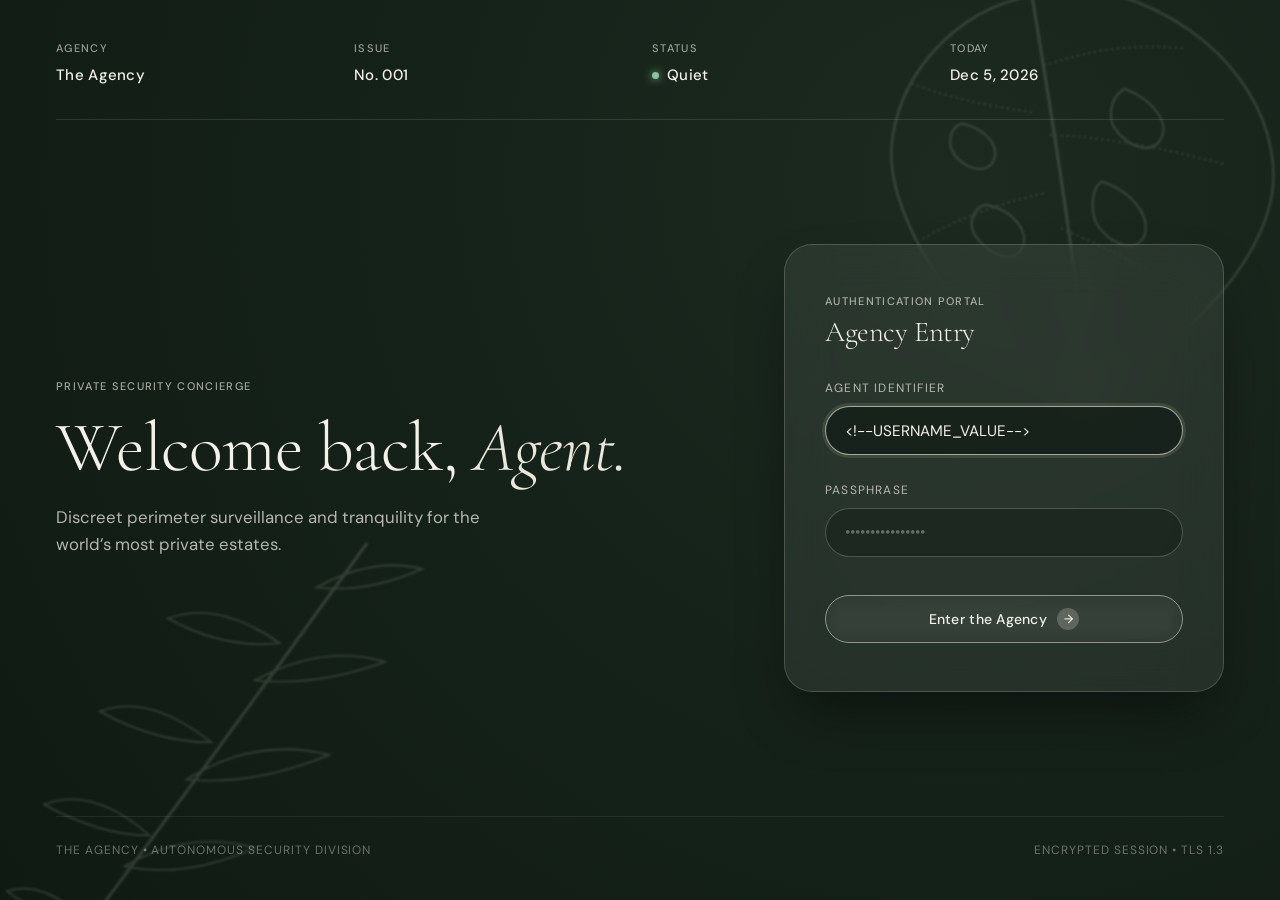
==== static/login.html @ 57b00b5d "Stage 5" ====
<!DOCTYPE html>
<html lang="en">
<head>
  <meta charset="UTF-8">
  <meta name="viewport" content="width=device-width, initial-scale=1.0">
  <title>The Agency — Private Security Concierge</title>
  <link rel="stylesheet" href="/static/style.css">
</head>
<body class="on-dark">
  <div class="login-viewport">
    
    <!-- Floating Botanical SVG Background Elements (Monstera & Fern) -->
    <svg class="leaf-bg leaf-top-right" viewBox="0 0 500 500" fill="none" xmlns="http://www.w3.org/2000/svg" aria-hidden="true">
      <!-- Detailed Monstera Leaf Line Art -->
      <path d="M250,470 C245,390 230,280 200,100" stroke="#DFE3D0" stroke-width="2.5" stroke-linecap="round"/>
      <!-- Main leaf outline with natural lobes -->
      <path d="M200,100 C140,110 90,160 80,220 C75,250 85,280 100,310 C120,350 160,400 245,450 C330,400 390,340 405,280 C420,220 380,140 290,105 C250,90 220,95 200,100 Z" stroke="#DFE3D0" stroke-width="2" stroke-linecap="round"/>
      <!-- Fenestrations (Monstera Cutouts) -->
      <path d="M140,210 C160,215 175,230 165,245 C155,255 135,245 130,230 C128,220 132,212 140,210 Z" stroke="#DFE3D0" stroke-width="1.8"/>
      <path d="M160,280 C185,285 200,305 190,320 C180,332 160,320 150,305 C145,295 150,282 160,280 Z" stroke="#DFE3D0" stroke-width="1.8"/>
      <path d="M280,180 C305,190 320,210 310,225 C300,238 280,228 270,212 C265,200 270,185 280,180 Z" stroke="#DFE3D0" stroke-width="1.8"/>
      <path d="M260,260 C290,270 305,295 295,310 C285,322 265,312 255,295 C250,282 252,265 260,260 Z" stroke="#DFE3D0" stroke-width="1.8"/>
      <!-- Vein structures -->
      <path d="M210,160 C240,150 280,140 330,145" stroke="#DFE3D0" stroke-width="1.5" stroke-dasharray="2 3"/>
      <path d="M215,220 C250,220 310,230 365,245" stroke="#DFE3D0" stroke-width="1.5" stroke-dasharray="2 3"/>
      <path d="M225,300 C270,320 320,345 355,370" stroke="#DFE3D0" stroke-width="1.5" stroke-dasharray="2 3"/>
      <path d="M200,200 C160,195 120,185 95,175" stroke="#DFE3D0" stroke-width="1.5" stroke-dasharray="2 3"/>
      <path d="M210,270 C165,280 130,295 105,310" stroke="#DFE3D0" stroke-width="1.5" stroke-dasharray="2 3"/>
    </svg>

    <svg class="leaf-bg leaf-bottom-left" viewBox="0 0 500 500" fill="none" xmlns="http://www.w3.org/2000/svg" aria-hidden="true">
      <!-- Detailed Botanical Fern Frond Art -->
      <path d="M80,480 Q180,350 360,100" stroke="#DFE3D0" stroke-width="2.5" stroke-linecap="round"/>
      <!-- Alternating Fern Leaflets -->
      <path d="M120,430 Q160,400 210,410 Q160,435 120,430 Z" stroke="#DFE3D0" stroke-width="1.5"/>
      <path d="M135,405 Q100,370 70,380 Q105,405 135,405 Z" stroke="#DFE3D0" stroke-width="1.5"/>
      <path d="M165,360 Q215,330 270,345 Q215,370 165,360 Z" stroke="#DFE3D0" stroke-width="1.5"/>
      <path d="M185,335 Q140,295 100,310 Q145,335 185,335 Z" stroke="#DFE3D0" stroke-width="1.5"/>
      <path d="M215,290 Q270,255 330,270 Q270,295 215,290 Z" stroke="#DFE3D0" stroke-width="1.5"/>
      <path d="M235,260 Q185,220 145,235 Q190,260 235,260 Z" stroke="#DFE3D0" stroke-width="1.5"/>
      <path d="M270,210 Q325,180 375,195 Q320,215 270,210 Z" stroke="#DFE3D0" stroke-width="1.5"/>
      <path d="M290,180 Q240,145 200,160 Q245,185 290,180 Z" stroke="#DFE3D0" stroke-width="1.5"/>
      <path d="M320,135 Q365,110 405,120 Q360,140 320,135 Z" stroke="#DFE3D0" stroke-width="1.5"/>
    </svg>

    <!-- Top Row: Four Small Label / Value Pairs -->
    <header class="login-top-strip fade-in-up">
      <div class="top-meta-col">
        <span class="tiny-label">Agency</span>
        <span class="tiny-value">The Agency</span>
      </div>
      <div class="top-meta-col">
        <span class="tiny-label">Issue</span>
        <span class="tiny-value">No. 001</span>
      </div>
      <div class="top-meta-col">
        <span class="tiny-label">Status</span>
        <span class="tiny-value" style="display:flex; align-items:center; gap:0.5rem;">
          <span style="width:7px; height:7px; border-radius:50%; background:#88C399; box-shadow:0 0 8px #88C399;"></span>
          Quiet
        </span>
      </div>
      <div class="top-meta-col">
        <span class="tiny-label">Today</span>
        <span id="today-date-login" class="tiny-value">Loading date…</span>
      </div>
    </header>

    <!-- Main Editorial & Login Form Grid -->
    <main class="login-main">
      <!-- Bottom-Left Editorial Content -->
      <section class="login-editorial fade-in-up delay-1">
        <span class="tiny-label">Private Security Concierge</span>
        <h1 class="headline">Welcome back, <em>Agent.</em></h1>
        <p class="subtitle">Discreet perimeter surveillance and tranquility for the world’s most private estates.</p>
      </section>

      <!-- Frosted-Glass Login Card -->
      <section class="login-card fade-in-up delay-2">
        <div class="login-card-header">
          <span class="tiny-label">Authentication Portal</span>
          <h2>Agency Entry</h2>
        </div>

        <form action="/login" method="POST" autocomplete="off" id="login-form">
          <div class="form-group">
            <label for="username">Agent Identifier</label>
            <input
              type="text"
              id="username"
              name="username"
              class="form-input"
              placeholder="e.g. agent001"
              value="<!--USERNAME_VALUE-->"
              required
              autofocus
            >
          </div>

          <div class="form-group">
            <label for="password">Passphrase</label>
            <input
              type="password"
              id="password"
              name="password"
              class="form-input"
              placeholder="••••••••••••••••"
              required
            >
          </div>

          <button type="submit" class="pill-btn pill-btn-outline-cream" style="width:100%; margin-top:0.75rem;">
            <span>Enter the Agency</span>
            <span class="pill-icon-circle">→</span>
          </button>
        </form>

        <!-- Terracotta Error Message Placeholder (injected by server on failed credentials or rate limit) -->
        <!--ERROR_PLACEHOLDER-->
      </section>
    </main>

    <!-- Subtle Footer Note -->
    <footer class="login-footer-note fade-in-up delay-3">
      <span>The Agency • Autonomous Security Division</span>
      <span>Encrypted Session • TLS 1.3</span>
    </footer>

  </div>

  <script src="/static/app.js"></script>
</body>
</html>
---- static/style.css ----
/*
 * The Agency — Boutique Cybersecurity Dashboard
 * Aesthetic: Warm nature retreat, serene luxury, high editorial polish.
 * Stage 1 Design System.
 */

@import url('https://fonts.googleapis.com/css2?family=Cormorant+Garamond:ital,wght@0,300;0,400;0,500;0,600;1,300;1,400;1,500&family=DM+Sans:ital,opsz,wght@0,9..40,300;0,9..40,400;0,9..40,500;0,9..40,600;1,9..40,400&display=swap');

:root {
  /* Core Palette */
  --cream:        #F4F1EA;   /* Page background */
  --paper:        #FBF9F4;   /* Cards on cream */
  --sage-panel:   #DFE3D0;   /* Soft green feature section */
  --olive:        #6B705C;   /* Primary buttons, accents */
  --olive-hover:  #585D4B;   /* Darker olive for interactions */
  --forest:       #1C2A20;   /* Dark hero panels */
  --forest-deep:  #0F1A13;   /* Deepest background tone */
  --bark:         #2E2219;   /* Dark warm brown panel */
  --ink:          #26261F;   /* Text on cream */
  --ink-muted:    #636357;   /* Secondary text on cream */
  --mist:         #E9E6DC;   /* Hairlines and subtle borders */
  --terracotta:   #B5654A;   /* Muted alert / error color */

  /* Surface & Glass Tokens */
  --cream-soft:   rgba(244, 241, 234, 0.88);
  --glass-white:  rgba(255, 255, 255, 0.86);
  --glass-border: rgba(255, 255, 255, 0.35);
  --card-border:  rgba(38, 38, 31, 0.08);

  /* Typography */
  --font-serif: 'Cormorant Garamond', Georgia, 'Times New Roman', serif;
  --font-sans:  'DM Sans', -apple-system, BlinkMacSystemFont, 'Segoe UI', Roboto, sans-serif;

  /* Radii */
  --radius-xl:   28px;
  --radius-lg:   24px;
  --radius-md:   18px;
  --radius-sm:   12px;
  --radius-pill: 999px;

  /* Shadows */
  --shadow-soft:     0 16px 36px -12px rgba(15, 26, 19, 0.07);
  --shadow-floating: 0 20px 40px -10px rgba(15, 26, 19, 0.16);
  --shadow-glow:     0 8px 30px rgba(0, 0, 0, 0.18);
}

/* ==========================================================================
   Base & Reset
   ========================================================================== */

*, *::before, *::after {
  box-sizing: border-box;
  margin: 0;
  padding: 0;
}

html {
  font-size: 16px;
  scroll-behavior: smooth;
  background-color: var(--cream);
  color: var(--ink);
}

body {
  font-family: var(--font-sans);
  font-size: 0.9375rem; /* ~15px */
  line-height: 1.6;
  font-weight: 400;
  color: var(--ink);
  -webkit-font-smoothing: antialiased;
  -moz-osx-font-smoothing: grayscale;
  min-height: 100vh;
}

a {
  color: inherit;
  text-decoration: none;
}

/* Accessibility: Focus visible rings */
:focus-visible {
  outline: 2px solid var(--olive);
  outline-offset: 3px;
}

/* Typographic Headlines */
h1, h2, h3, h4, .serif-headline {
  font-family: var(--font-serif);
  font-weight: 300;
  line-height: 1.05;
  letter-spacing: -0.015em;
  color: inherit;
}

h1 em, h2 em, h3 em, .serif-headline em {
  font-family: var(--font-serif);
  font-style: italic;
  font-weight: 400;
}

/* Micro-labels placed above values */
.tiny-label {
  font-family: var(--font-sans);
  font-size: 0.6875rem; /* 11px */
  letter-spacing: 0.12em;
  text-transform: uppercase;
  color: var(--ink-muted);
  display: block;
  margin-bottom: 0.35rem;
  font-weight: 500;
}

.on-dark .tiny-label {
  color: rgba(244, 241, 234, 0.65);
}

.tiny-value {
  font-size: 0.9375rem;
  font-weight: 500;
  letter-spacing: 0.02em;
}

/* ==========================================================================
   Buttons & Interactive Pills
   ========================================================================== */

.pill-btn {
  display: inline-flex;
  align-items: center;
  justify-content: center;
  gap: 0.65rem;
  font-family: var(--font-sans);
  font-size: 0.875rem;
  font-weight: 500;
  letter-spacing: 0.02em;
  padding: 0.75rem 1.6rem;
  border-radius: var(--radius-pill);
  cursor: pointer;
  transition: all 0.25s cubic-bezier(0.16, 1, 0.3, 1);
  text-decoration: none;
  border: 1px solid transparent;
  background: none;
}

.pill-btn-solid {
  background-color: var(--olive);
  color: var(--cream);
  border-color: var(--olive);
  box-shadow: 0 4px 12px rgba(107, 112, 92, 0.25);
}

.pill-btn-solid:hover {
  background-color: var(--olive-hover);
  border-color: var(--olive-hover);
  transform: translateY(-1px);
}

.pill-btn-outline-cream {
  background: transparent;
  color: var(--cream);
  border: 1px solid rgba(244, 241, 234, 0.5);
  backdrop-filter: blur(8px);
}

.pill-btn-outline-cream:hover {
  background: rgba(244, 241, 234, 0.12);
  border-color: var(--cream);
}

.pill-btn-outline-dark {
  background: transparent;
  color: var(--ink);
  border: 1px solid rgba(38, 38, 31, 0.2);
}

.pill-btn-outline-dark:hover {
  background: rgba(38, 38, 31, 0.05);
  border-color: var(--ink);
}

.pill-icon-circle {
  display: inline-flex;
  align-items: center;
  justify-content: center;
  width: 22px;
  height: 22px;
  border-radius: 50%;
  background: rgba(244, 241, 234, 0.22);
  font-size: 0.75rem;
  transition: transform 0.2s ease;
}

.pill-btn:hover .pill-icon-circle {
  transform: translateX(2px);
}

/* ==========================================================================
   Motion & Animation
   ========================================================================== */

@keyframes fadeRise {
  from {
    opacity: 0;
    transform: translateY(18px);
  }
  to {
    opacity: 1;
    transform: translateY(0);
  }
}

@keyframes leafFloatSlow {
  0%, 100% {
    transform: translate(0, 0) rotate(0deg);
  }
  50% {
    transform: translate(-8px, -15px) rotate(2deg);
  }
}

@keyframes leafFloatGentle {
  0%, 100% {
    transform: translate(0, 0) rotate(0deg);
  }
  50% {
    transform: translate(10px, 12px) rotate(-2deg);
  }
}

.fade-in-up {
  animation: fadeRise 0.7s cubic-bezier(0.16, 1, 0.3, 1) forwards;
}

.delay-1 { animation-delay: 0.1s; }
.delay-2 { animation-delay: 0.2s; }
.delay-3 { animation-delay: 0.3s; }

/* Respect Reduced Motion */
@media (prefers-reduced-motion: reduce) {
  *, *::before, *::after {
    animation-duration: 0.01ms !important;
    animation-iteration-count: 1 !important;
    transition-duration: 0.01ms !important;
    scroll-behavior: auto !important;
  }
}

/* ==========================================================================
   LOGIN PAGE STYLES (Inspired by Dark Gala Reference)
   ========================================================================== */

.login-viewport {
  position: relative;
  min-height: 100vh;
  width: 100%;
  background: radial-gradient(circle at 75% 20%, #1c2a20 0%, #152219 45%, #0f1a13 100%);
  color: var(--cream);
  display: flex;
  flex-direction: column;
  justify-content: space-between;
  overflow: hidden;
  padding: 2.5rem 3.5rem;
}

@media (max-width: 768px) {
  .login-viewport {
    padding: 1.5rem;
  }
}

/* Botanical Background SVG Layers */
.leaf-bg {
  position: absolute;
  pointer-events: none;
  z-index: 1;
  opacity: 0.16;
  filter: blur(1px);
}

.leaf-top-right {
  top: -120px;
  right: -100px;
  width: 580px;
  height: 580px;
  animation: leafFloatSlow 18s ease-in-out infinite;
}

.leaf-bottom-left {
  bottom: -140px;
  left: -80px;
  width: 620px;
  height: 620px;
  animation: leafFloatGentle 22s ease-in-out infinite;
}

/* Top metadata strip */
.login-top-strip {
  position: relative;
  z-index: 2;
  display: grid;
  grid-template-columns: repeat(4, 1fr);
  gap: 1.5rem;
  padding-bottom: 2rem;
  border-bottom: 1px solid rgba(244, 241, 234, 0.12);
}

@media (max-width: 640px) {
  .login-top-strip {
    grid-template-columns: repeat(2, 1fr);
    gap: 1rem;
  }
}

.login-top-strip .tiny-label {
  color: rgba(244, 241, 234, 0.6);
}

.login-top-strip .tiny-value {
  color: var(--cream);
}

/* Main Login Content Grid */
.login-main {
  position: relative;
  z-index: 2;
  display: grid;
  grid-template-columns: 1.25fr 1fr;
  align-items: center;
  gap: 4rem;
  margin: 3rem 0;
  max-width: 1320px;
  width: 100%;
}

@media (max-width: 960px) {
  .login-main {
    grid-template-columns: 1fr;
    gap: 2.5rem;
    margin: 2rem 0;
  }
}

.login-editorial {
  display: flex;
  flex-direction: column;
  justify-content: flex-end;
}

.login-editorial .headline {
  font-size: clamp(2.8rem, 5.5vw, 4.6rem);
  color: var(--cream);
  line-height: 1.05;
  margin: 0.6rem 0 1.2rem 0;
}

.login-editorial .headline em {
  font-style: italic;
  font-weight: 300;
  color: #ECE7DC;
}

.login-editorial .subtitle {
  font-size: 1.05rem;
  color: rgba(244, 241, 234, 0.72);
  max-width: 480px;
  line-height: 1.6;
}

/* Frosted Glass Card for Login Form */
.login-card {
  background: rgba(255, 255, 255, 0.07);
  backdrop-filter: blur(24px);
  -webkit-backdrop-filter: blur(24px);
  border: 1px solid rgba(244, 241, 234, 0.18);
  border-radius: var(--radius-xl);
  padding: 3rem 2.5rem;
  box-shadow: 0 30px 60px -15px rgba(0, 0, 0, 0.45);
  max-width: 440px;
  width: 100%;
  justify-self: end;
}

@media (max-width: 960px) {
  .login-card {
    justify-self: start;
    max-width: 100%;
    padding: 2rem 1.8rem;
  }
}

.login-card-header {
  margin-bottom: 2rem;
}

.login-card-header h2 {
  font-size: 1.8rem;
  color: var(--cream);
  font-weight: 300;
}

.form-group {
  margin-bottom: 1.6rem;
}

.form-group label {
  display: block;
  font-family: var(--font-sans);
  font-size: 0.75rem;
  letter-spacing: 0.1em;
  text-transform: uppercase;
  color: rgba(244, 241, 234, 0.7);
  margin-bottom: 0.5rem;
}

.form-input {
  width: 100%;
  padding: 0.85rem 1.2rem;
  background: rgba(15, 26, 19, 0.4);
  border: 1px solid rgba(244, 241, 234, 0.22);
  border-radius: var(--radius-pill);
  color: var(--cream);
  font-family: var(--font-sans);
  font-size: 0.95rem;
  outline: none;
  transition: all 0.2s ease;
}

.form-input::placeholder {
  color: rgba(244, 241, 234, 0.35);
}

.form-input:focus {
  border-color: rgba(244, 241, 234, 0.65);
  background: rgba(15, 26, 19, 0.65);
  box-shadow: 0 0 0 3px rgba(107, 112, 92, 0.35);
}

/* Terracotta Alert Message */
.error-message {
  margin-top: 1.4rem;
  padding: 0.85rem 1.2rem;
  border-radius: var(--radius-md);
  background: rgba(181, 101, 74, 0.16);
  border: 1px solid rgba(181, 101, 74, 0.4);
  color: #E6A28C;
  font-size: 0.875rem;
  line-height: 1.45;
  display: flex;
  align-items: center;
  gap: 0.6rem;
  animation: fadeRise 0.35s ease;
}

.error-message svg {
  flex-shrink: 0;
  width: 18px;
  height: 18px;
}

.login-footer-note {
  position: relative;
  z-index: 2;
  font-size: 0.75rem;
  letter-spacing: 0.08em;
  color: rgba(244, 241, 234, 0.4);
  text-transform: uppercase;
  display: flex;
  justify-content: space-between;
  align-items: center;
  border-top: 1px solid rgba(244, 241, 234, 0.08);
  padding-top: 1.5rem;
}

/* ==========================================================================
   DASHBOARD PAGE STYLES (Inspired by Cream Haven Reference)
   ========================================================================== */

.dashboard-page {
  background-color: var(--cream);
  min-height: 100vh;
  padding: 1.5rem;
  max-width: 1400px;
  margin: 0 auto;
}

@media (max-width: 640px) {
  .dashboard-page {
    padding: 0.75rem;
  }
}

/* Big Forest-Green Hero Panel */
.dashboard-hero {
  position: relative;
  background: linear-gradient(150deg, var(--forest-deep) 0%, var(--forest) 60%, #152219 100%);
  border-radius: var(--radius-xl);
  color: var(--cream);
  padding: 2rem 3rem 3.5rem 3rem;
  overflow: hidden;
  box-shadow: var(--shadow-floating);
  margin-bottom: 2rem;
}

@media (max-width: 768px) {
  .dashboard-hero {
    padding: 1.5rem 1.5rem 2.5rem 1.5rem;
    border-radius: var(--radius-lg);
  }
}

/* Floating Navigation Bar inside Hero */
.hero-nav {
  position: relative;
  z-index: 5;
  display: flex;
  align-items: center;
  justify-content: space-between;
  gap: 1.5rem;
  padding-bottom: 2.5rem;
  border-bottom: 1px solid rgba(244, 241, 234, 0.12);
}

@media (max-width: 900px) {
  .hero-nav {
    flex-direction: column;
    align-items: flex-start;
    gap: 1.25rem;
  }
}

.agency-brand {
  display: flex;
  align-items: center;
  gap: 0.75rem;
  font-family: var(--font-serif);
  font-size: 1.45rem;
  letter-spacing: -0.01em;
  color: var(--cream);
}

.agency-brand svg {
  width: 22px;
  height: 22px;
  stroke: var(--sage-panel);
}

/* Floating Pill Nav */
.nav-pills {
  display: flex;
  align-items: center;
  background: rgba(255, 255, 255, 0.08);
  backdrop-filter: blur(12px);
  -webkit-backdrop-filter: blur(12px);
  padding: 0.35rem 0.5rem;
  border-radius: var(--radius-pill);
  border: 1px solid rgba(244, 241, 234, 0.15);
  list-style: none;
  gap: 0.25rem;
}

@media (max-width: 640px) {
  .nav-pills {
    flex-wrap: wrap;
    border-radius: var(--radius-md);
  }
}

.nav-pills a {
  font-size: 0.8125rem;
  font-weight: 500;
  color: rgba(244, 241, 234, 0.78);
  padding: 0.45rem 1.15rem;
  border-radius: var(--radius-pill);
  transition: all 0.2s ease;
}

.nav-pills a:hover, .nav-pills a.active {
  color: var(--cream);
  background: rgba(244, 241, 234, 0.16);
}

/* User & Logout section in Hero Nav */
.hero-user-cluster {
  display: flex;
  align-items: center;
  gap: 1.25rem;
}

.user-badge {
  display: flex;
  align-items: center;
  gap: 0.75rem;
}

.monogram-avatar {
  width: 36px;
  height: 36px;
  border-radius: 50%;
  background: var(--sage-panel);
  color: var(--forest);
  font-family: var(--font-sans);
  font-size: 0.8125rem;
  font-weight: 600;
  display: flex;
  align-items: center;
  justify-content: center;
  box-shadow: 0 2px 8px rgba(0, 0, 0, 0.2);
}

.user-name {
  font-size: 0.875rem;
  font-weight: 500;
  color: var(--cream);
}

/* Hero Editorial Center */
.hero-content {
  position: relative;
  z-index: 2;
  margin-top: 3.5rem;
  display: flex;
  justify-content: space-between;
  align-items: flex-end;
  gap: 2rem;
}

@media (max-width: 860px) {
  .hero-content {
    flex-direction: column;
    align-items: flex-start;
    margin-top: 2rem;
  }
}

.hero-editorial {
  max-width: 650px;
}

.hero-editorial .headline {
  font-size: clamp(2.6rem, 5.2vw, 4.4rem);
  line-height: 1.05;
  margin: 0.6rem 0 1rem 0;
  color: var(--cream);
}

.hero-editorial .headline em {
  font-style: italic;
  font-weight: 300;
  color: #ECE7DC;
}

.hero-status-line {
  display: flex;
  align-items: center;
  gap: 0.75rem;
  font-size: 1.0625rem;
  color: rgba(244, 241, 234, 0.8);
}

.status-dot {
  width: 9px;
  height: 9px;
  border-radius: 50%;
  background-color: #88C399; /* Calm subtle green status */
  box-shadow: 0 0 10px rgba(136, 195, 153, 0.6);
}

.hero-date-block {
  text-align: right;
  flex-shrink: 0;
}

@media (max-width: 860px) {
  .hero-date-block {
    text-align: left;
  }
}

.hero-date-block .tiny-label {
  color: rgba(244, 241, 234, 0.55);
}

.hero-date-block .date-value {
  font-family: var(--font-serif);
  font-size: 1.6rem;
  color: var(--cream);
  font-weight: 300;
}

/* ==========================================================================
   DASHBOARD SECTIONS & CARDS ON CREAM
   ========================================================================== */

.content-section {
  margin-bottom: 2rem;
}

/* Three Numbered Stat Cards */
.stats-grid {
  display: grid;
  grid-template-columns: repeat(3, 1fr);
  gap: 1.5rem;
  margin-bottom: 2rem;
}

@media (max-width: 860px) {
  .stats-grid {
    grid-template-columns: 1fr;
    gap: 1rem;
  }
}

.stat-card {
  background: var(--paper);
  border: 1px solid var(--card-border);
  border-radius: var(--radius-lg);
  padding: 2rem;
  display: flex;
  flex-direction: column;
  justify-content: space-between;
  min-height: 180px;
  box-shadow: var(--shadow-soft);
  transition: transform 0.25s ease, box-shadow 0.25s ease;
}

.stat-card:hover {
  transform: translateY(-2px);
  box-shadow: var(--shadow-floating);
}

.stat-card-top {
  display: flex;
  justify-content: space-between;
  align-items: flex-start;
}

.card-number {
  font-family: var(--font-serif);
  font-size: 2.2rem;
  font-weight: 300;
  line-height: 1;
  color: var(--olive);
}

.stat-card-title {
  font-family: var(--font-serif);
  font-size: 1.45rem;
  font-weight: 400;
  color: var(--ink);
  margin-top: 1.25rem;
}

.stat-card-caption {
  font-size: 0.8125rem;
  color: var(--ink-muted);
  margin-top: 0.5rem;
}

/* Network Traffic Paper Card */
.traffic-card {
  background: var(--paper);
  border: 1px solid var(--card-border);
  border-radius: var(--radius-xl);
  padding: 2.5rem;
  box-shadow: var(--shadow-soft);
  margin-bottom: 2rem;
}

.traffic-header {
  display: flex;
  justify-content: space-between;
  align-items: flex-end;
  margin-bottom: 1.8rem;
}

.traffic-chart-frame {
  width: 100%;
  height: 240px;
  background: rgba(244, 241, 234, 0.45);
  border-radius: var(--radius-md);
  border: 1px dashed rgba(38, 38, 31, 0.15);
  position: relative;
  display: flex;
  flex-direction: column;
  justify-content: center;
  align-items: center;
  overflow: hidden;
  padding: 1rem;
}

.chart-placeholder-svg {
  width: 100%;
  height: 100%;
  max-height: 180px;
}

.chart-watermark {
  position: absolute;
  bottom: 1rem;
  font-size: 0.75rem;
  letter-spacing: 0.1em;
  text-transform: uppercase;
  color: var(--ink-muted);
  opacity: 0.6;
}

/* Cover Story Panel (Dark Bark Brown) */
.cover-story-panel {
  background: radial-gradient(circle at 80% 20%, #3a2d22 0%, var(--bark) 65%, #231a13 100%);
  border-radius: var(--radius-xl);
  color: var(--cream);
  padding: 3.5rem 3rem;
  margin-bottom: 2rem;
  position: relative;
  overflow: hidden;
  box-shadow: var(--shadow-floating);
}

@media (max-width: 768px) {
  .cover-story-panel {
    padding: 2rem 1.5rem;
  }
}

.cover-story-grid {
  position: relative;
  z-index: 2;
  display: grid;
  grid-template-columns: 1.2fr 1fr;
  gap: 3rem;
  align-items: center;
}

@media (max-width: 900px) {
  .cover-story-grid {
    grid-template-columns: 1fr;
    gap: 2rem;
  }
}

.cover-frosted-card {
  background: rgba(255, 255, 255, 0.88);
  backdrop-filter: blur(16px);
  -webkit-backdrop-filter: blur(16px);
  border: 1px solid rgba(255, 255, 255, 0.6);
  border-radius: var(--radius-lg);
  padding: 2.5rem;
  color: var(--ink);
  box-shadow: 0 20px 40px rgba(0, 0, 0, 0.25);
}

.cover-frosted-card .dimmed-headline {
  font-family: var(--font-serif);
  font-size: 2.1rem;
  color: var(--ink);
  opacity: 0.78;
  margin: 0.5rem 0 1rem 0;
  font-weight: 300;
}

.cover-frosted-card .placeholder-copy {
  font-size: 0.9375rem;
  color: var(--ink-muted);
  line-height: 1.6;
}

/* Sage Green 3-Column Panel */
.sage-feature-panel {
  background-color: var(--sage-panel);
  border-radius: var(--radius-xl);
  padding: 3rem;
  margin-bottom: 2rem;
  color: var(--ink);
  box-shadow: var(--shadow-soft);
}

@media (max-width: 768px) {
  .sage-feature-panel {
    padding: 2rem 1.5rem;
  }
}

.sage-feature-panel .panel-headline {
  font-size: 2.4rem;
  margin-bottom: 2.5rem;
}

.columns-grid {
  display: grid;
  grid-template-columns: repeat(3, 1fr);
  gap: 2rem;
}

@media (max-width: 860px) {
  .columns-grid {
    grid-template-columns: 1fr;
    gap: 1.5rem;
  }
}

.feature-col {
  background: rgba(255, 255, 255, 0.65);
  backdrop-filter: blur(8px);
  border-radius: var(--radius-md);
  padding: 2rem;
  border: 1px solid rgba(255, 255, 255, 0.4);
}

.col-roman {
  font-family: var(--font-serif);
  font-size: 1.8rem;
  color: var(--forest);
  margin-bottom: 0.75rem;
  display: block;
}

.feature-col h3 {
  font-size: 1.4rem;
  margin-bottom: 0.75rem;
  color: var(--ink);
}

.feature-col p {
  font-size: 0.875rem;
  color: var(--ink-muted);
  line-height: 1.6;
}

/* Editorial Magazine Feature Section */
.magazine-section {
  background: var(--paper);
  border-radius: var(--radius-xl);
  padding: 3.5rem;
  border: 1px solid var(--card-border);
  box-shadow: var(--shadow-soft);
  margin-bottom: 2rem;
}

@media (max-width: 768px) {
  .magazine-section {
    padding: 2rem 1.5rem;
  }
}

.magazine-header {
  border-bottom: 1px solid var(--mist);
  padding-bottom: 1.5rem;
  margin-bottom: 2rem;
  display: flex;
  justify-content: space-between;
  align-items: flex-end;
}

.magazine-byline {
  font-family: var(--font-sans);
  font-size: 0.8125rem;
  font-style: italic;
  color: var(--ink-muted);
}

.magazine-body {
  display: grid;
  grid-template-columns: 1.4fr 1fr;
  gap: 3.5rem;
  align-items: start;
}

@media (max-width: 900px) {
  .magazine-body {
    grid-template-columns: 1fr;
    gap: 2rem;
  }
}

/* Drop Cap Styling */
.editorial-text .drop-cap {
  float: left;
  font-family: var(--font-serif);
  font-size: 4.8rem;
  line-height: 0.8;
  padding-top: 4px;
  padding-right: 12px;
  padding-bottom: 0px;
  color: var(--forest);
  font-weight: 300;
}

.editorial-text p {
  font-size: 1rem;
  line-height: 1.7;
  color: var(--ink);
  margin-bottom: 1.25rem;
}

/* Magazine Pull Quote */
.magazine-pullquote {
  border-left: 2px solid var(--olive);
  padding-left: 1.75rem;
  margin: 1rem 0;
}

.magazine-pullquote blockquote {
  font-family: var(--font-serif);
  font-size: 1.75rem;
  font-style: italic;
  line-height: 1.25;
  color: var(--forest);
  margin-bottom: 0.75rem;
}

.magazine-pullquote cite {
  font-family: var(--font-sans);
  font-size: 0.75rem;
  letter-spacing: 0.08em;
  text-transform: uppercase;
  color: var(--ink-muted);
  font-style: normal;
}

/* Back Issues Accordion Section */
.accordion-section {
  background: var(--paper);
  border-radius: var(--radius-xl);
  padding: 3rem;
  border: 1px solid var(--card-border);
  box-shadow: var(--shadow-soft);
  margin-bottom: 3rem;
}

@media (max-width: 768px) {
  .accordion-section {
    padding: 2rem 1.5rem;
  }
}

.accordion-title-wrap {
  margin-bottom: 2rem;
}

.accordion-list {
  list-style: none;
}

.accordion-item {
  border-bottom: 1px solid var(--mist);
}

.accordion-item:first-child {
  border-top: 1px solid var(--mist);
}

.accordion-trigger {
  width: 100%;
  display: flex;
  align-items: center;
  justify-content: space-between;
  padding: 1.35rem 0.5rem;
  background: none;
  border: none;
  cursor: pointer;
  text-align: left;
  color: var(--ink);
  font-family: var(--font-sans);
  font-size: 1rem;
  transition: color 0.2s ease;
}

.accordion-trigger:hover {
  color: var(--olive);
}

.accordion-left {
  display: flex;
  align-items: baseline;
  gap: 2rem;
}

.accordion-num {
  font-family: var(--font-serif);
  font-size: 1.4rem;
  color: var(--olive);
  min-width: 70px;
}

.accordion-heading {
  font-family: var(--font-serif);
  font-size: 1.25rem;
  font-weight: 400;
}

.accordion-plus {
  width: 32px;
  height: 32px;
  border-radius: 50%;
  border: 1px solid var(--mist);
  display: flex;
  align-items: center;
  justify-content: center;
  font-size: 1.1rem;
  color: var(--ink-muted);
  transition: all 0.25s ease;
  background: var(--cream);
  flex-shrink: 0;
}

.accordion-trigger[aria-expanded="true"] .accordion-plus {
  transform: rotate(45deg);
  background: var(--olive);
  color: var(--cream);
  border-color: var(--olive);
}

.accordion-content {
  max-height: 0;
  overflow: hidden;
  transition: max-height 0.35s cubic-bezier(0.16, 1, 0.3, 1), padding 0.3s ease;
  padding: 0 1rem;
}

.accordion-content.is-open {
  max-height: 200px;
  padding-bottom: 1.5rem;
}

.accordion-content p {
  color: var(--ink-muted);
  font-size: 0.9375rem;
  line-height: 1.6;
}

/* Dashboard Footer */
.dashboard-footer {
  text-align: center;
  padding: 2.5rem 1rem;
  font-size: 0.75rem;
  letter-spacing: 0.1em;
  text-transform: uppercase;
  color: var(--ink-muted);
  border-top: 1px solid var(--mist);
}

/* ==========================================================================
   Stage 2: Live Telemetry Metrics & Real-Time Chart
   ========================================================================== */

.traffic-metrics-strip {
  display: flex;
  align-items: center;
  gap: 3rem;
  margin-bottom: 1.5rem;
  padding-bottom: 1.25rem;
  border-bottom: 1px solid var(--mist);
}

@media (max-width: 640px) {
  .traffic-metrics-strip {
    flex-wrap: wrap;
    gap: 1.5rem;
  }
}

.metric-pair {
  display: flex;
  flex-direction: column;
}

.metric-value {
  font-family: var(--font-sans);
  font-size: 1.35rem;
  font-weight: 500;
  color: var(--ink);
  letter-spacing: -0.01em;
}

.traffic-chart-container {
  position: relative;
  width: 100%;
  height: 240px;
}

/* Status Disconnected / Reconnecting State */
.status-disconnected {
  color: var(--terracotta) !important;
  transition: color 0.3s ease;
}

.status-dot.disconnected {
  background-color: var(--terracotta) !important;
  box-shadow: 0 0 10px rgba(181, 101, 74, 0.6) !important;
  transition: background-color 0.3s ease, box-shadow 0.3s ease;
}

/* ==========================================================================
   Stage 3: Attack Trigger, Cover Story & Recognition Proof Trace
   ========================================================================== */

.hero-simulation-block {
  display: flex;
  flex-direction: column;
  align-items: flex-end;
  gap: 0.35rem;
}

@media (max-width: 860px) {
  .hero-simulation-block {
    align-items: flex-start;
  }
}

.pill-btn-outline-terracotta {
  background: rgba(181, 101, 74, 0.12);
  color: var(--cream);
  border: 1px solid rgba(181, 101, 74, 0.6);
  padding: 0.55rem 1.35rem;
  font-size: 0.8125rem;
}

.pill-btn-outline-terracotta:hover:not(:disabled) {
  background: rgba(181, 101, 74, 0.28);
  border-color: var(--terracotta);
  transform: translateY(-1px);
}

.pill-btn-outline-terracotta:disabled {
  opacity: 0.45;
  cursor: not-allowed;
  transform: none;
}

.terracotta-dot {
  width: 8px;
  height: 8px;
  border-radius: 50%;
  background-color: var(--terracotta);
  box-shadow: 0 0 6px var(--terracotta);
  display: inline-block;
}

.tiny-helper-text {
  font-family: var(--font-sans);
  font-size: 0.6875rem;
  letter-spacing: 0.08em;
  color: rgba(244, 241, 234, 0.5);
  text-transform: uppercase;
}

/* Cover Story Activated State */
.dimmed-headline.active {
  opacity: 1 !important;
  color: var(--ink) !important;
  font-weight: 400 !important;
}

.cover-incident-details {
  display: grid;
  grid-template-columns: repeat(3, 1fr);
  gap: 1.25rem;
  margin-top: 1rem;
  padding-top: 1rem;
  border-top: 1px solid rgba(38, 38, 31, 0.1);
  animation: fadeRise 0.4s ease;
}

@media (max-width: 640px) {
  .cover-incident-details {
    grid-template-columns: 1fr;
    gap: 0.75rem;
  }
}

.incident-detail-item {
  display: flex;
  flex-direction: column;
}

.incident-detail-item .tiny-label {
  color: var(--olive);
  margin-bottom: 0.2rem;
}

.incident-detail-item .tiny-value {
  font-size: 0.9375rem;
  font-weight: 500;
  color: var(--ink);
}

/* Column I: Recognition Callout & Proof Trace */
.recognition-callout {
  font-family: var(--font-serif);
  font-size: 1.45rem;
  line-height: 1.2;
  color: var(--forest);
  margin: 0.25rem 0 0.85rem 0;
  font-weight: 400;
}

.recognition-callout em {
  font-style: italic;
  color: var(--terracotta);
  font-weight: 500;
}

.proof-trace-list {
  list-style: none;
  counter-reset: proof-counter;
  margin-top: 0.75rem;
  padding-left: 0;
}

.proof-step {
  counter-increment: proof-counter;
  position: relative;
  padding-left: 1.85rem;
  margin-bottom: 0.65rem;
  font-size: 0.8125rem;
  line-height: 1.5;
  color: var(--ink);
  opacity: 0;
  animation: proofStepFade 0.5s ease forwards;
}

.proof-step::before {
  content: counter(proof-counter) ".";
  position: absolute;
  left: 0;
  top: 0;
  font-family: var(--font-serif);
  font-size: 0.875rem;
  font-weight: 500;
  color: var(--olive);
}

@keyframes proofStepFade {
  from {
    opacity: 0;
    transform: translateY(6px);
  }
  to {
    opacity: 1;
    transform: translateY(0);
  }
}

/* Reduced motion disables staggered animations */
@media (prefers-reduced-motion: reduce) {
  .proof-step {
    animation: none !important;
    opacity: 1 !important;
    transform: none !important;
  }
}

/* ==========================================================================
   Stage 4: Module 5 Bayes Radial Gauge & Step List
   ========================================================================== */

.bayes-gauge-container {
  position: relative;
  width: 120px;
  height: 120px;
  margin: 0.5rem auto 1rem auto;
  display: flex;
  align-items: center;
  justify-content: center;
}

.bayes-radial-gauge {
  width: 120px;
  height: 120px;
}

.gauge-track {
  stroke: var(--mist);
}

.gauge-indicator {
  stroke: var(--olive);
  transition: stroke 0.4s ease;
}

.gauge-indicator.terracotta {
  stroke: var(--terracotta) !important;
}

.gauge-center-text {
  position: absolute;
  top: 50%;
  left: 50%;
  transform: translate(-50%, -50%);
  display: flex;
  align-items: center;
  justify-content: center;
}

.gauge-center-text span {
  font-family: var(--font-serif);
  font-size: 2.1rem;
  font-weight: 300;
  line-height: 1;
  color: var(--ink);
}

.bayes-verdict {
  font-family: var(--font-serif);
  font-size: 1.45rem;
  line-height: 1.2;
  color: var(--forest);
  margin: 0.25rem 0 0.85rem 0;
  font-weight: 400;
  text-align: center;
}

.bayes-verdict em {
  font-style: italic;
  font-weight: 500;
}

.bayes-verdict.malicious em {
  color: var(--terracotta);
}

.bayes-verdict.benign em {
  color: var(--olive);
}

.bayes-step-list {
  list-style: none;
  margin-top: 0.5rem;
  padding-left: 0;
}

.bayes-step {
  position: relative;
  padding: 0.35rem 0.6rem;
  margin-bottom: 0.35rem;
  font-size: 0.8125rem;
  line-height: 1.45;
  color: var(--ink);
  background: rgba(255, 255, 255, 0.4);
  border-radius: var(--radius-sm);
  border: 1px solid rgba(255, 255, 255, 0.5);
  opacity: 0;
  animation: bayesStepFade 0.45s ease forwards;
}

@keyframes bayesStepFade {
  from {
    opacity: 0;
    transform: translateY(4px);
  }
  to {
    opacity: 1;
    transform: translateY(0);
  }
}

.bayes-prior-footnote {
  text-align: center;
  margin-top: 0.85rem;
  font-size: 0.6875rem;
  letter-spacing: 0.08em;
  text-transform: uppercase;
  color: var(--ink-muted);
}

/* Reduced motion disables gauge sweep and step animation */
@media (prefers-reduced-motion: reduce) {
  .bayes-step {
    animation: none !important;
    opacity: 1 !important;
    transform: none !important;
  }
  .gauge-indicator {
    transition: none !important;
  }
}

/* ==========================================================================
   Stage 5: Module 6 STRIPS Defense Plan UI
   ========================================================================== */

.plan-headline {
  font-family: var(--font-serif);
  font-size: 1.45rem;
  line-height: 1.25;
  color: var(--forest);
  margin: 0.25rem 0 1rem 0;
  font-weight: 400;
  text-align: left;
}

.plan-headline em {
  font-style: italic;
  font-weight: 500;
  color: var(--forest);
}

.plan-step-list {
  list-style: none;
  padding: 0;
  margin: 0.75rem 0;
}

.plan-step-row {
  display: flex;
  align-items: center;
  justify-content: space-between;
  gap: 0.85rem;
  padding: 0.65rem 0;
  border-bottom: 1px solid rgba(38, 38, 31, 0.12); /* 1px hairline */
  opacity: 0;
  animation: planRowFade 0.45s ease forwards;
}

.plan-step-row:first-child {
  border-top: 1px solid rgba(38, 38, 31, 0.12);
}

@keyframes planRowFade {
  from {
    opacity: 0;
    transform: translateY(6px);
  }
  to {
    opacity: 1;
    transform: translateY(0);
  }
}

.plan-step-num {
  font-family: var(--font-serif);
  font-size: 1.85rem;
  font-weight: 300;
  line-height: 1;
  color: var(--olive);
  min-width: 1.4rem;
  text-align: center;
}

.plan-step-content {
  flex: 1;
}

.plan-step-desc {
  font-family: var(--font-sans);
  font-size: 0.8125rem;
  line-height: 1.45;
  color: var(--ink);
  margin: 0;
}

.plan-step-indicator {
  width: 22px;
  height: 22px;
  border-radius: 50%;
  border: 1.5px solid var(--olive);
  display: flex;
  align-items: center;
  justify-content: center;
  background: transparent;
  color: transparent;
  flex-shrink: 0;
  transition: background-color 0.4s ease, border-color 0.4s ease, color 0.4s ease, transform 0.3s ease;
}

.plan-step-indicator.completed {
  background-color: var(--olive);
  border-color: var(--olive);
  color: var(--cream);
  transform: scale(1.05);
}

.plan-check-icon {
  width: 12px;
  height: 12px;
  stroke: currentColor;
}

.plan-footnote {
  text-align: center;
  margin-top: 0.85rem;
  font-size: 0.6875rem;
  letter-spacing: 0.08em;
  text-transform: uppercase;
  color: var(--ink-muted);
}

/* Reduced motion disables staggered row animations and transitions */
@media (prefers-reduced-motion: reduce) {
  .plan-step-row {
    animation: none !important;
    opacity: 1 !important;
    transform: none !important;
  }
  .plan-step-indicator {
    transition: none !important;
  }
}
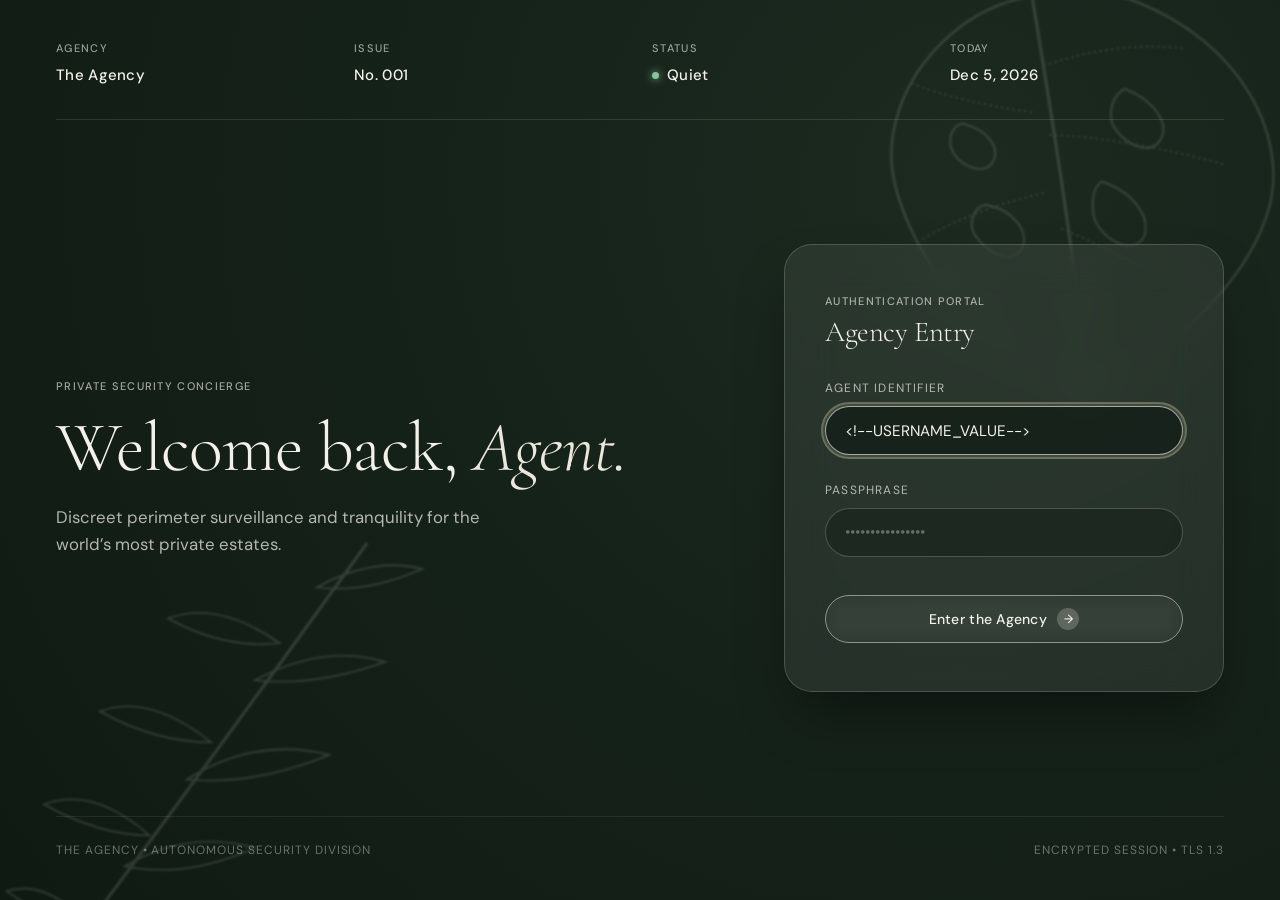
==== commit 24184bb0: "Stage 7: final polish, hardening, docs, and full test suite" ====
--- a/static/login.html
+++ b/static/login.html
@@ -3,7 +3,9 @@
 <head>
   <meta charset="UTF-8">
   <meta name="viewport" content="width=device-width, initial-scale=1.0">
+  <meta name="description" content="The Agency — Private cybersecurity concierge offering discreet perimeter surveillance, automated STRIPS defense planning, Bayesian probability analysis, and tranquil AI reporting.">
   <title>The Agency — Private Security Concierge</title>
+  <link rel="icon" type="image/svg+xml" href="data:image/svg+xml,%3Csvg xmlns='http://www.w3.org/2000/svg' viewBox='0 0 24 24' fill='none' stroke='%236B705C' stroke-width='2' stroke-linecap='round' stroke-linejoin='round'%3E%3Cpath d='M12 2L12 22'/%3E%3Cpath d='M12 7C8 7 5 10 5 14C5 18 8 21 12 21'/%3E%3Cpath d='M12 7C16 7 19 10 19 14C19 18 16 21 12 21'/%3E%3C/svg%3E">
   <link rel="stylesheet" href="/static/style.css">
 </head>
 <body class="on-dark">
--- a/static/style.css
+++ b/static/style.css
@@ -1595,8 +1595,298 @@
   .plan-step-indicator {
     transition: none !important;
   }
-}
-
-
-
-
+  .editorial-paragraph {
+    animation: none !important;
+    opacity: 1 !important;
+    transform: none !important;
+  }
+}
+
+/* ==========================================================================
+   Stage 6: Resolved Tag, Magazine Feature & Back Issues UI
+   ========================================================================== */
+
+.resolved-tag {
+  display: inline-block;
+  font-family: var(--font-sans);
+  font-size: 0.6875rem;
+  font-weight: 500;
+  letter-spacing: 0.06em;
+  text-transform: uppercase;
+  padding: 0.2rem 0.65rem;
+  border-radius: 9999px;
+  background: rgba(107, 112, 92, 0.2);
+  color: var(--olive);
+  border: 1px solid rgba(107, 112, 92, 0.35);
+}
+
+.magazine-byline-cluster {
+  display: flex;
+  align-items: center;
+  gap: 0.75rem;
+  flex-wrap: wrap;
+}
+
+.pill-tag {
+  display: inline-block;
+  padding: 0.2rem 0.65rem;
+  font-size: 0.6875rem;
+  font-weight: 500;
+  letter-spacing: 0.05em;
+  text-transform: uppercase;
+  border-radius: 9999px;
+}
+
+.pill-tag-olive {
+  background: rgba(107, 112, 92, 0.15);
+  color: var(--olive);
+  border: 1px solid rgba(107, 112, 92, 0.35);
+}
+
+.pill-tag-terracotta {
+  background: rgba(181, 101, 74, 0.15);
+  color: var(--terracotta);
+  border: 1px solid rgba(181, 101, 74, 0.35);
+}
+
+.report-timestamp {
+  font-size: 0.75rem;
+  color: var(--ink-muted);
+}
+
+.editorial-paragraph {
+  opacity: 0;
+  animation: editorialFadeIn 0.6s ease forwards;
+  margin-bottom: 1.25rem;
+  font-size: 1rem;
+  line-height: 1.7;
+  color: var(--ink);
+}
+
+@keyframes editorialFadeIn {
+  from {
+    opacity: 0;
+    transform: translateY(6px);
+  }
+  to {
+    opacity: 1;
+    transform: translateY(0);
+  }
+}
+
+.magazine-pullquote.editorial-hairlines {
+  border-left: none;
+  border-top: 1px solid rgba(38, 38, 31, 0.12);
+  border-bottom: 1px solid rgba(38, 38, 31, 0.12);
+  padding: 1.5rem 0.5rem;
+  margin: 1.5rem 0;
+}
+
+.back-issues-empty {
+  padding: 2.5rem 1rem;
+  text-align: center;
+  font-family: var(--font-sans);
+  font-size: 0.95rem;
+  color: var(--ink-muted);
+  font-style: italic;
+}
+
+.back-issue-meta {
+  display: flex;
+  align-items: center;
+  gap: 0.65rem;
+  margin-left: auto;
+  margin-right: 1.25rem;
+}
+
+.back-issue-date {
+  font-size: 0.75rem;
+  color: var(--ink-muted);
+}
+
+.back-issue-content-wrap {
+  padding: 1.25rem 0.5rem 2rem 0.5rem;
+  border-top: 1px solid rgba(38, 38, 31, 0.08);
+  color: var(--ink);
+}
+
+.back-issue-report-text {
+  font-size: 0.875rem;
+  line-height: 1.65;
+  white-space: pre-line;
+  margin-bottom: 1rem;
+  color: var(--ink);
+}
+
+.back-issue-plan-list {
+  margin: 0.5rem 0 0 1.25rem;
+  padding: 0;
+  font-size: 0.8125rem;
+  color: var(--ink);
+}
+
+.back-issue-plan-list li {
+  margin-bottom: 0.35rem;
+}
+
+/* ==========================================================================
+   Stage 7: Focus rings, Auto-demo Toggle, and Responsive Hardening
+   ========================================================================== */
+
+/* Cohesive soft olive focus rings across interactive elements */
+:focus-visible {
+  outline: 2px solid var(--olive);
+  outline-offset: 3px;
+}
+
+button:focus-visible,
+input:focus-visible,
+a:focus-visible,
+summary:focus-visible {
+  outline: 2px solid var(--olive);
+  outline-offset: 2px;
+}
+
+/* Action button grouping */
+.action-buttons-group {
+  display: flex;
+  align-items: center;
+  flex-wrap: wrap;
+  gap: 0.5rem;
+}
+
+/* 60-Second Auto-demo Toggle */
+.auto-demo-cluster {
+  display: inline-flex;
+  align-items: center;
+  gap: 0.6rem;
+  margin-top: 0.35rem;
+  background: rgba(244, 241, 234, 0.08);
+  padding: 0.35rem 0.8rem;
+  border-radius: var(--radius-pill);
+  border: 1px solid rgba(244, 241, 234, 0.16);
+  user-select: none;
+}
+
+.switch-toggle {
+  position: relative;
+  display: inline-block;
+  width: 32px;
+  height: 18px;
+  cursor: pointer;
+  margin: 0;
+}
+
+.switch-toggle input {
+  opacity: 0;
+  width: 0;
+  height: 0;
+}
+
+.slider-round {
+  position: absolute;
+  top: 0; left: 0; right: 0; bottom: 0;
+  background-color: rgba(244, 241, 234, 0.22);
+  transition: all 0.25s ease;
+  border-radius: 20px;
+}
+
+.slider-round:before {
+  position: absolute;
+  content: "";
+  height: 12px;
+  width: 12px;
+  left: 3px;
+  bottom: 3px;
+  background-color: var(--cream);
+  transition: all 0.25s ease;
+  border-radius: 50%;
+}
+
+.switch-toggle input:checked + .slider-round {
+  background-color: var(--sage-panel);
+}
+
+.switch-toggle input:checked + .slider-round:before {
+  transform: translateX(14px);
+  background-color: var(--forest);
+}
+
+.switch-toggle input:focus-visible + .slider-round {
+  outline: 2px solid var(--cream);
+  outline-offset: 2px;
+}
+
+.auto-demo-label {
+  font-family: var(--font-sans);
+  font-size: 0.75rem;
+  font-weight: 500;
+  color: rgba(244, 241, 234, 0.85);
+  letter-spacing: 0.02em;
+}
+
+/* Back issues placeholder / empty state styling */
+.back-issues-placeholder {
+  padding: 2.25rem 1rem;
+  text-align: center;
+  font-family: var(--font-sans);
+  font-size: 0.9375rem;
+  color: var(--ink-muted);
+  font-style: italic;
+  opacity: 0.75;
+}
+
+/* Responsive checks for 360px, 768px, 1280px */
+@media (max-width: 480px) {
+  .dashboard-hero {
+    padding: 1.25rem 1rem 2rem 1rem;
+    border-radius: var(--radius-md);
+  }
+
+  .hero-nav {
+    gap: 0.75rem;
+  }
+
+  .nav-pills {
+    width: 100%;
+    justify-content: center;
+  }
+
+  .nav-pills a {
+    padding: 0.35rem 0.75rem;
+    font-size: 0.75rem;
+  }
+
+  .action-buttons-group {
+    flex-direction: column;
+    align-items: stretch;
+    width: 100%;
+  }
+
+  .action-buttons-group .pill-btn {
+    width: 100%;
+    justify-content: center;
+    margin-left: 0 !important;
+  }
+
+  .auto-demo-cluster {
+    width: 100%;
+    justify-content: center;
+  }
+
+  .stat-card {
+    padding: 1.25rem;
+  }
+
+  .magazine-header {
+    flex-direction: column;
+    align-items: flex-start;
+    gap: 0.75rem;
+  }
+}
+
+
+
+
+
+
